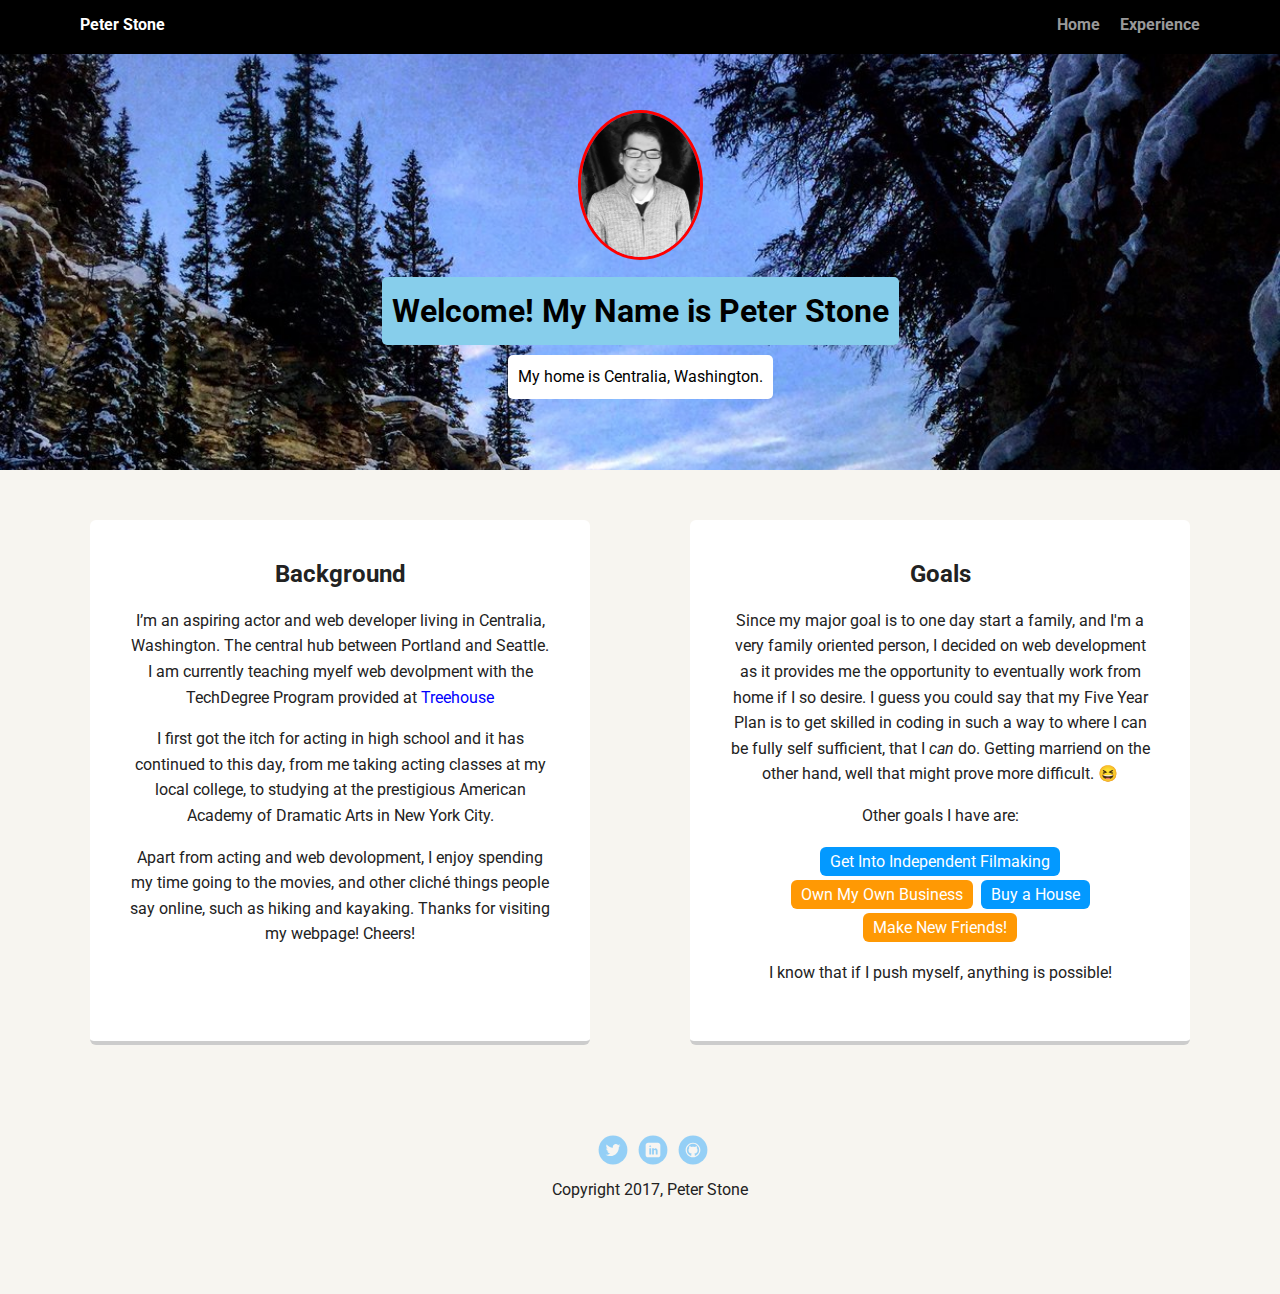
==== index.html @ 23c55fe9 "New background image" ====
<!doctype html>
<html lang="en">
<head>
  <meta charset="utf-8">
  <title>Peter Stone's Profile</title>
  <meta name="viewport" content="width=device-width, initial-scale=1.0">
  <link rel="stylesheet" href="styles.css">
  <link href="https://fonts.googleapis.com/css?family=Muli%7CRoboto:400,300,500,700,900" rel="stylesheet"></head>
  <body>
    <div class="main-nav">
        <ul class="nav">
          <li class="name">Peter Stone</li>
          <li><a href="#">Home</a></li>
          <li><a href="#">Experience</a></li>
        </ul>
    </div>

    <header>
      <img src="images/ProfilePic.jpg" alt="Photo of Peter Stone" class="profile-image">
      <h1 class="tag name">Welcome! My Name is Peter Stone</h1>
      <p class="tag location">My home is Centralia, Washington.</p>
    </header>

    <main class="flex">
      <div class="card">
        <h2>Background</h2>
        <p>I’m an aspiring actor and web developer living in Centralia, Washington.  The central hub between Portland and Seattle.  I am currently teaching myelf web devolpment with the TechDegree Program provided at <a href="http://www.teamtreehouse.com" class="treehousetext">Treehouse</a></p>
        <p>I first got the itch for acting in high school and it has continued to this day, from me taking acting classes at my local college, to studying at the prestigious American Academy of Dramatic Arts in New York City.</p>
        <p>Apart from acting and web devolopment, I enjoy spending my time going to the movies, and other cliché things people say online, such as hiking and kayaking.  Thanks for visiting my webpage! Cheers!</p>
      </div>

      <div class="card">
        <h2>Goals</h2>
        <p>Since my major goal is to one day start a family, and I'm a very family oriented person, I decided on web development as it provides me the opportunity to eventually work from home if I so desire.  I guess you could say that my Five Year Plan is to get skilled in coding in such a way to where I can be fully self sufficient, that I <em>can</em> do.  Getting marriend on the other hand, well that might prove more difficult. &#128518;</p>
        <p>Other goals I have are:</p>

        <ul class="goals">
          <li>Get Into Independent Filmaking</li>
          <li>Own My Own Business</li>
          <li>Buy a House</li>
          <li>Make New Friends!</li>
        </ul>
        <p>I know that if I push myself, anything is possible!</p>
      </div>

    </main>
    <footer>
      <ul>
        <li><a href="http://www.twitter.com/petros777" class="social twitter">Twitter</a></li>
        <li><a href="https://www.linkedin.com/in/peter-stone-253415149" class="social linkedin">LinkedIn</a></li>
        <li><a href="https://github.com/PetejStone" class="social github">Github</a></li>
      </ul>
      <p class="copyright">Copyright 2017, Peter Stone</p>
    </footer>
  </body>
  </html>
---- styles.css ----
/* Global Layout Set-up */
* {
  box-sizing: border-box;
}

body {
  margin: 0;
  padding: 0;
  text-align: center;
  font-family: 'Roboto', sans-serif;
  color: #222;
  background: #f7f5f0;
}
/* Link Styles */

a {
  text-decoration: none;
  color: #999;
}
a:hover {
  color: #6633ff;
}

/* Section Styles */

.main-nav {
  width: 100%;
  background: black;
  min-height: 30px;
  padding: 10px;
  position: fixed;
  text-align: center;
}
.nav {
  display: flex;
  justify-content: space-around;
  font-weight: 700;
  list-style-type: none;
  margin: 0 auto;
  padding: 0;
}

.nav .name {
    display: block;
    margin-right: auto;
    color: white;
}
.nav li {
  padding: 5px 10px 10px 10px;
}
.nav a {
  transition: all .5s;
}
.nav a:hover {
  color: white
}

header {
  text-align: center;
  background: url('images/banner.jpg') no-repeat top center;
  background-size: cover;
  overflow: hidden;
  padding-top: 60px;
}

header {
  line-height: 1.5;
}

header .profile-image {
  margin-top: 50px;
  width: 125px;
  height: 150px;
  border-radius: 50%;
  border: 3px solid red;
  transition: all .5s;
}

header .profile-image:hover {
  transform: scale(1.2) rotate(5deg);
}
.tag {
  background-color: skyblue;
  color: black;
  padding: 10px;
  border-radius: 5px;
  display: table;
  margin: 10px auto;
}
.location {
  background-color: white;
  color: black;
}
.card {
  margin: 30px;
  padding: 20px 40px 40px;
  max-width: 500px;
  text-align: left;
  background: #fff;
  border-bottom: 4px solid #ccc;
  border-radius: 6px;
  transition: all .5s;
}
.card:hover {
  border-color: #ff99ff;
}

ul.goals {
  padding: 0;
  text-align: center;
}

.goals li {
  border-radius: 6px;
  display: inline-block;
  background: #ff9904;
  color: white;
  padding: 5px 10px;
  margin: 2px;
}

.goals li:nth-child(odd) {
  background: #0399ff;
}

.treehousetext {
  color: blue;

}

footer {
  width: 100%;
  min-height: 30px;
  padding: 20px 0 40px 20px;
}

footer .copyright {
  top: -8px;
  font-size: .75em;
}

footer ul {
  list-style-type: none;
  margin: 0;
  padding: 0;
}

footer ul li {
  display: inline-block;
}

a.social {
  display: inline-block;
  text-indent: -9999px;
  margin-left: 5px;
  width: 30px;
  height: 30px;
  background-size: 30px 30px;
  opacity: .4;
  transition: all .5s;
}
a.twitter {
  background-image: url(images/twitter.svg);
}
a.linkedin {
  background-image: url(images/linkedin.svg);
}
a.github {
  background-image: url(images/github.svg);
}
a.facebook {
  background-image:

}
a.social:hover {
  opacity: 1;
}
.clearfix {
  clear: both;
}

/* Styles for larger screens */
@media screen and (min-width: 720px) {

  .flex {
      display: -ms-flexbox;      /* TWEENER - IE 10 */
      display: flex;
      max-width: 1200px;
      -ms-flex-pack: distribute;
      justify-content: space-around;
      margin: 0 auto;
  }

  header {
    min-height: 470px;
  }

  .nav {
    max-width: 1200px;
    padding: 0 30px;
  }


  main {
    padding-top: 20px;
  }

  main p {
    line-height: 1.6em;
  }

  footer {
    font-size: 1.3em;
    max-width: 1200px;
    margin: 40px auto;
  }

.card {
  text-align: center;

}
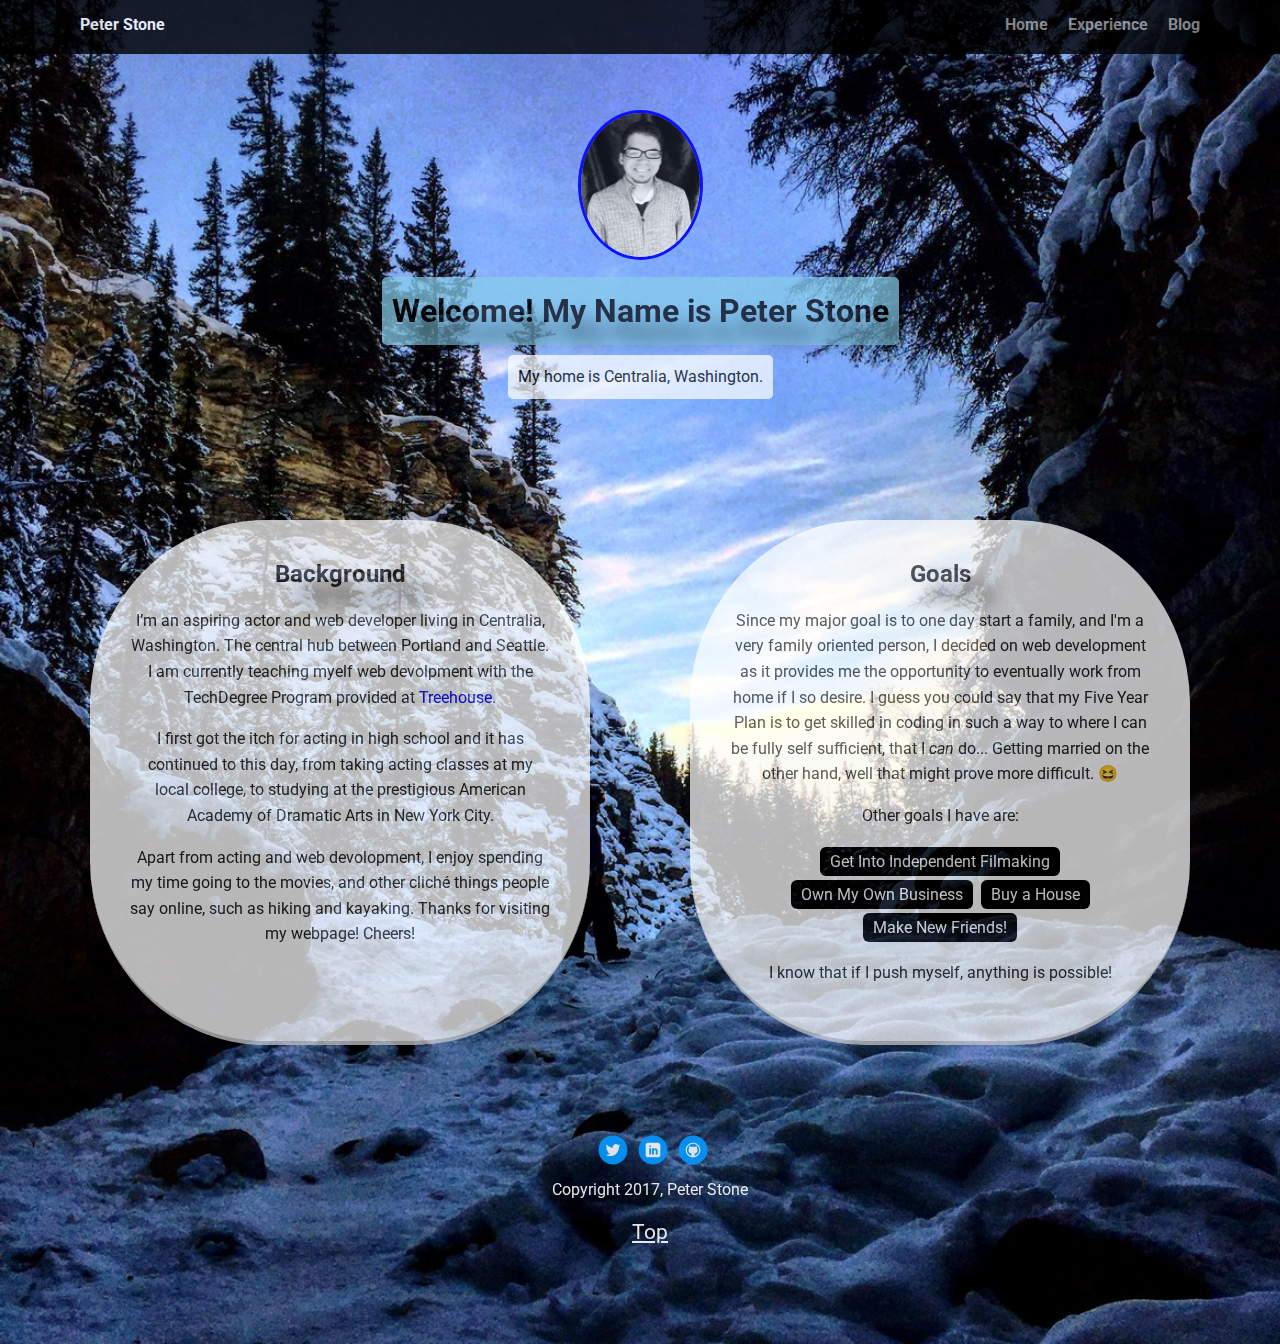
==== commit c9996344: "Changed backgroung image" ====
--- a/index.html
+++ b/index.html
@@ -10,8 +10,9 @@
     <div class="main-nav">
         <ul class="nav">
           <li class="name">Peter Stone</li>
-          <li><a href="#">Home</a></li>
-          <li><a href="#">Experience</a></li>
+          <li><a href="index.html">Home</a></li>
+          <li><a href="experience/experience.html">Experience</a></li>
+          <li><a href="blog.html">Blog</a></li>
         </ul>
     </div>
 
@@ -20,18 +21,17 @@
       <h1 class="tag name">Welcome! My Name is Peter Stone</h1>
       <p class="tag location">My home is Centralia, Washington.</p>
     </header>
-
     <main class="flex">
       <div class="card">
         <h2>Background</h2>
-        <p>I’m an aspiring actor and web developer living in Centralia, Washington.  The central hub between Portland and Seattle.  I am currently teaching myelf web devolpment with the TechDegree Program provided at <a href="http://www.teamtreehouse.com" class="treehousetext">Treehouse</a></p>
-        <p>I first got the itch for acting in high school and it has continued to this day, from me taking acting classes at my local college, to studying at the prestigious American Academy of Dramatic Arts in New York City.</p>
+        <p>I’m an aspiring actor and web developer living in Centralia, Washington.  The central hub between Portland and Seattle.  I am currently teaching myelf web devolpment with the TechDegree Program provided at <a href="http://www.teamtreehouse.com" class="treehousetext" target="_blank">Treehouse.</a></p>
+        <p>I first got the itch for acting in high school and it has continued to this day, from taking acting classes at my local college, to studying at the prestigious American Academy of Dramatic Arts in New York City.</p>
         <p>Apart from acting and web devolopment, I enjoy spending my time going to the movies, and other cliché things people say online, such as hiking and kayaking.  Thanks for visiting my webpage! Cheers!</p>
       </div>
 
       <div class="card">
         <h2>Goals</h2>
-        <p>Since my major goal is to one day start a family, and I'm a very family oriented person, I decided on web development as it provides me the opportunity to eventually work from home if I so desire.  I guess you could say that my Five Year Plan is to get skilled in coding in such a way to where I can be fully self sufficient, that I <em>can</em> do.  Getting marriend on the other hand, well that might prove more difficult. &#128518;</p>
+        <p>Since my major goal is to one day start a family, and I'm a very family oriented person, I decided on web development as it provides me the opportunity to eventually work from home if I so desire.  I guess you could say that my Five Year Plan is to get skilled in coding in such a way to where I can be fully self sufficient, that I <em>can</em> do... Getting married on the other hand, well that might prove more difficult. &#128518;</p>
         <p>Other goals I have are:</p>
 
         <ul class="goals">
@@ -46,11 +46,12 @@
     </main>
     <footer>
       <ul>
-        <li><a href="http://www.twitter.com/petros777" class="social twitter">Twitter</a></li>
-        <li><a href="https://www.linkedin.com/in/peter-stone-253415149" class="social linkedin">LinkedIn</a></li>
-        <li><a href="https://github.com/PetejStone" class="social github">Github</a></li>
+        <li><a href="http://www.twitter.com/petros777" class="social twitter" target="_blank">Twitter</a></li>
+        <li><a href="https://www.linkedin.com/in/peter-stone-253415149" class="social linkedin" target="_blank">LinkedIn</a></li>
+        <li><a href="https://github.com/PetejStone" class="social github" target="_blank">Github</a></li>
       </ul>
       <p class="copyright">Copyright 2017, Peter Stone</p>
+      <p><a href="#top" Class="toplink">Top</a></p>
     </footer>
   </body>
   </html>
--- a/styles.css
+++ b/styles.css
@@ -9,8 +9,15 @@
   text-align: center;
   font-family: 'Roboto', sans-serif;
   color: #222;
-  background: #f7f5f0;
-}
+  background-size: cover;
+  opacity: 0.9;
+  background-image: url('images/banner.jpg');
+
+
+
+
+}
+
 /* Link Styles */
 
 a {
@@ -30,6 +37,7 @@
   padding: 10px;
   position: fixed;
   text-align: center;
+  opacity: 0.9;
 }
 .nav {
   display: flex;
@@ -52,13 +60,11 @@
   transition: all .5s;
 }
 .nav a:hover {
-  color: white
+  color: skyblue;
 }
 
 header {
   text-align: center;
-  background: url('images/banner.jpg') no-repeat top center;
-  background-size: cover;
   overflow: hidden;
   padding-top: 60px;
 }
@@ -72,13 +78,17 @@
   width: 125px;
   height: 150px;
   border-radius: 50%;
-  border: 3px solid red;
-  transition: all .5s;
+  border: 3px solid blue;
+  transition: all .5s;
+
+
 }
 
 header .profile-image:hover {
-  transform: scale(1.2) rotate(5deg);
-}
+  transform: scale(1.2) rotate(360deg);
+
+}
+
 .tag {
   background-color: skyblue;
   color: black;
@@ -86,10 +96,19 @@
   border-radius: 5px;
   display: table;
   margin: 10px auto;
+  opacity: 0.8;
+}
+
+h1 {
+  text-shadow: 20px 20px 20px rgba(0,0,0,.8);
+
 }
 .location {
   background-color: white;
   color: black;
+  opacity: .8;
+
+
 }
 .card {
   margin: 30px;
@@ -98,11 +117,19 @@
   text-align: left;
   background: #fff;
   border-bottom: 4px solid #ccc;
-  border-radius: 6px;
-  transition: all .5s;
-}
+  border-radius: 35%;
+  transition: all .5s;
+  opacity: 0.80;
+}
+
+
 .card:hover {
-  border-color: #ff99ff;
+  border-color: black;
+}
+
+h2 {
+    text-shadow: 20px 20px 20px rgba(0,0,0,.8);
+
 }
 
 ul.goals {
@@ -113,18 +140,30 @@
 .goals li {
   border-radius: 6px;
   display: inline-block;
-  background: #ff9904;
+  background: black;
   color: white;
   padding: 5px 10px;
   margin: 2px;
 }
 
 .goals li:nth-child(odd) {
-  background: #0399ff;
+  background: black;
 }
 
 .treehousetext {
   color: blue;
+
+}
+
+.bloglink {
+    color: blue;
+    text-decoration: underline;
+    text-shadow: 5px 5px 20px rgb(0,0,255);
+
+}
+
+.experience {
+    text-align: left;
 
 }
 
@@ -137,6 +176,7 @@
 footer .copyright {
   top: -8px;
   font-size: .75em;
+  color: white;
 }
 
 footer ul {
@@ -156,28 +196,31 @@
   width: 30px;
   height: 30px;
   background-size: 30px 30px;
-  opacity: .4;
-  transition: all .5s;
-}
+  transition: all .5s;
+
+}
+
 a.twitter {
   background-image: url(images/twitter.svg);
 }
+
 a.linkedin {
   background-image: url(images/linkedin.svg);
 }
+
 a.github {
   background-image: url(images/github.svg);
 }
-a.facebook {
-  background-image:
-
-}
+
+
 a.social:hover {
   opacity: 1;
 }
+
 .clearfix {
   clear: both;
 }
+
 
 /* Styles for larger screens */
 @media screen and (min-width: 720px) {
@@ -219,3 +262,8 @@
   text-align: center;
 
 }
+
+a.toplink {
+  color: white;
+  text-decoration: underline;
+}
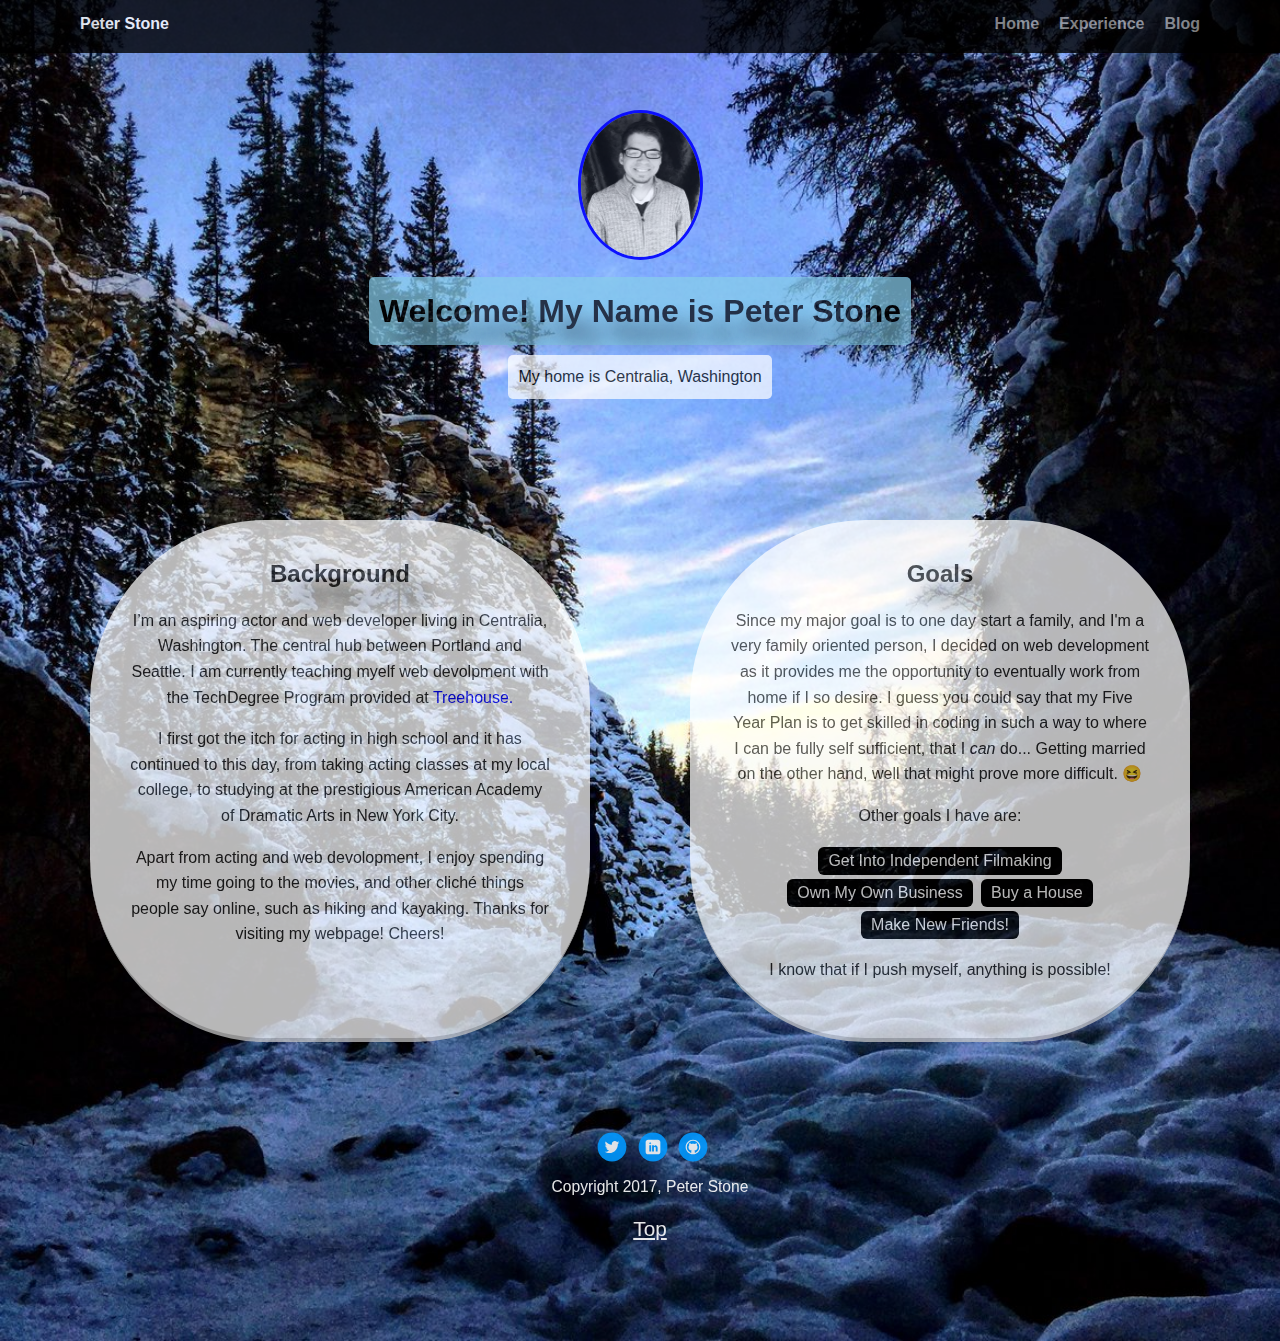
==== commit 623a8651: "Fixed CSS and HTML errors" ====
--- a/index.html
+++ b/index.html
@@ -19,7 +19,7 @@
     <header>
       <img src="images/ProfilePic.jpg" alt="Photo of Peter Stone" class="profile-image">
       <h1 class="tag name">Welcome! My Name is Peter Stone</h1>
-      <p class="tag location">My home is Centralia, Washington.</p>
+      <p class="tag location">My home is Centralia, Washington</p>
     </header>
     <main class="flex">
       <div class="card">
--- a/styles.css
+++ b/styles.css
@@ -12,7 +12,7 @@
   background-size: cover;
   opacity: 0.9;
   background-image: url('images/banner.jpg');
-
+  font-family: sans-serif;
 
 
 
@@ -26,6 +26,8 @@
 }
 a:hover {
   color: #6633ff;
+
+
 }
 
 /* Section Styles */
@@ -58,9 +60,12 @@
 }
 .nav a {
   transition: all .5s;
+  display: inline-block;
 }
 .nav a:hover {
   color: skyblue;
+  transform: scale(1.2);
+
 }
 
 header {
@@ -102,6 +107,7 @@
 h1 {
   text-shadow: 20px 20px 20px rgba(0,0,0,.8);
 
+
 }
 .location {
   background-color: white;
@@ -130,6 +136,7 @@
 h2 {
     text-shadow: 20px 20px 20px rgba(0,0,0,.8);
 
+
 }
 
 ul.goals {
@@ -159,8 +166,18 @@
     color: blue;
     text-decoration: underline;
     text-shadow: 5px 5px 20px rgb(0,0,255);
-
-}
+    display: inline-block;
+
+}
+
+.bloglink:hover {
+    color: red;
+    transform: scale(1.2);
+
+
+}
+
+
 
 .experience {
     text-align: left;
@@ -215,6 +232,8 @@
 
 a.social:hover {
   opacity: 1;
+  transform: scale(1.5);
+
 }
 
 .clearfix {
@@ -266,4 +285,6 @@
 a.toplink {
   color: white;
   text-decoration: underline;
-}
+
+ }
+}
